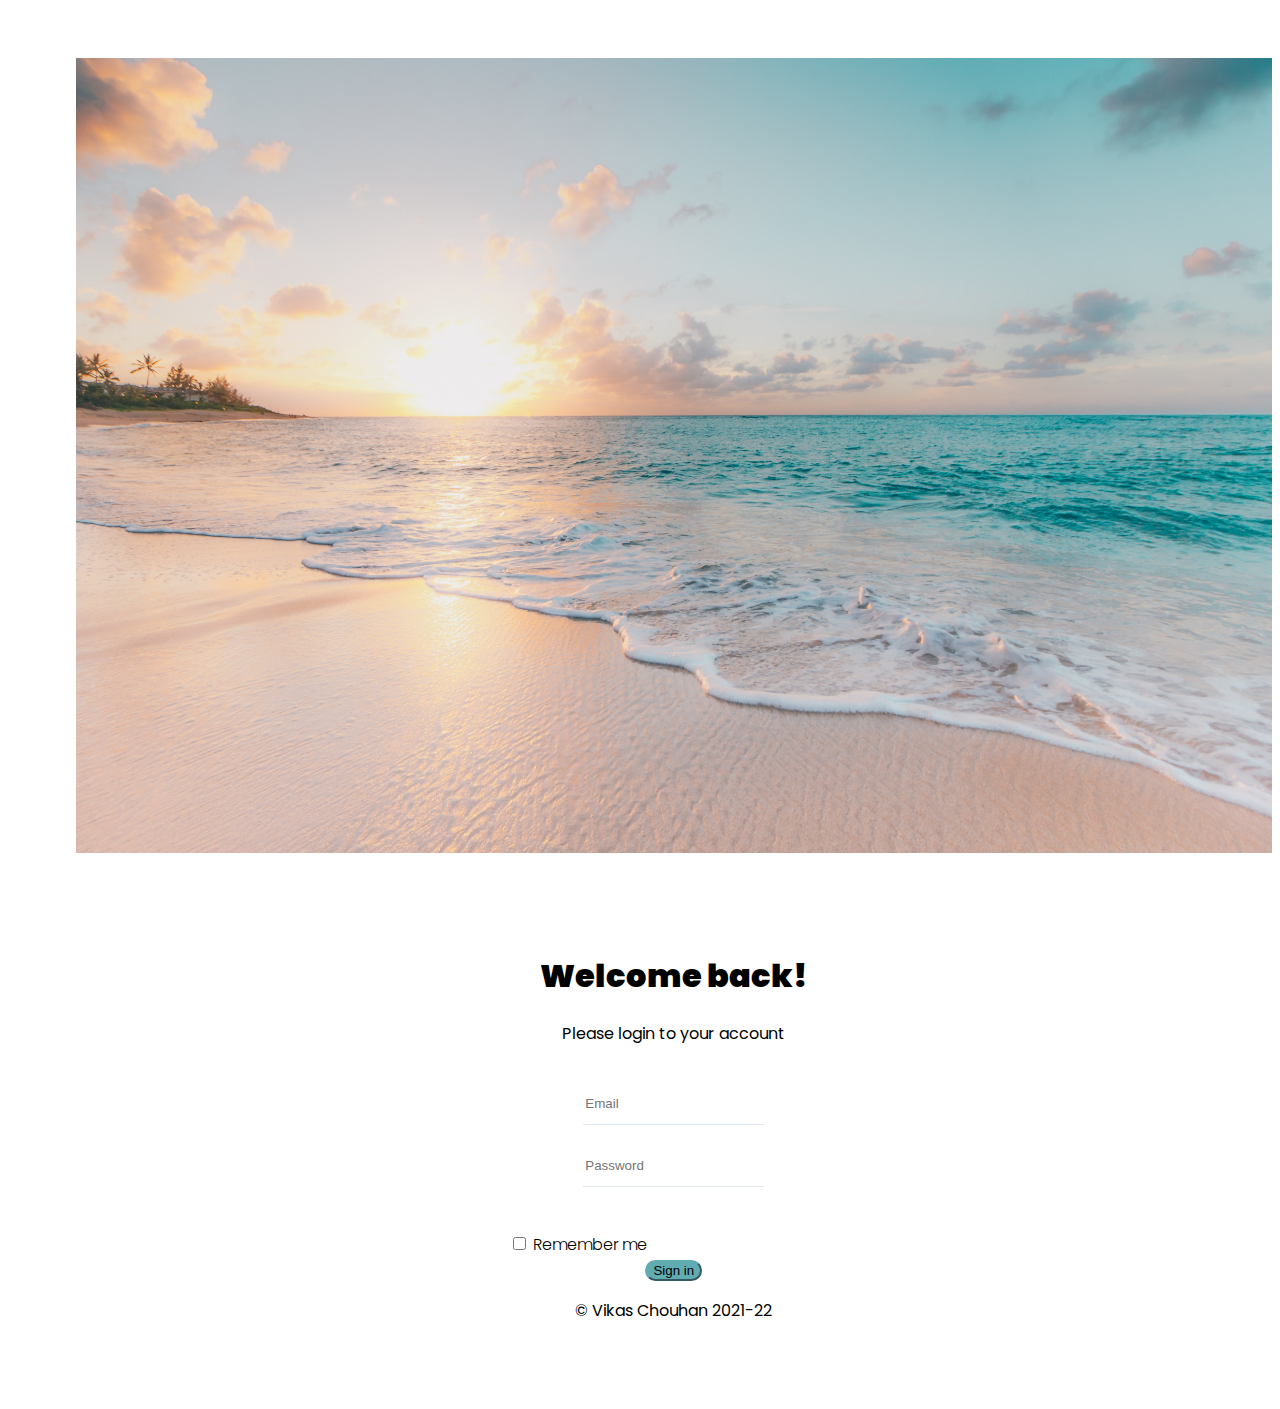
==== index.html @ baac0571 "Add files via upload" ====
<!doctype html>
<html>
  <head>
    <title>Log-In Form</title>

<link href="https://cdn.jsdelivr.net/npm/bootstrap@5.0.2/dist/css/bootstrap.min.css" rel="stylesheet" integrity="sha384-EVSTQN3/azprG1Anm3QDgpJLIm9Nao0Yz1ztcQTwFspd3yD65VohhpuuCOmLASjC" crossorigin="anonymous">
<link href="https://fonts.googleapis.com/css2?family=Poppins:wght@200&display=swap" rel="stylesheet">

    <style>
      .bd-placeholder-img {
        font-size: 1.125rem;
        text-anchor: middle;
        -webkit-user-select: none;
        -moz-user-select: none;
        user-select: none;
      }

      @media (min-width: 768px) {
        .bd-placeholder-img-lg {
          font-size: 3.5rem;
        }
      }
    </style>

    <link href="css/styles.css" rel="stylesheet">
  </head>


  <body>
<section id="homepage" class="alignCenter">
    <div class="row">

    <!-- image -->
      <div class="col-lg-7">
        <img src="images/image.jpg" alt="image" style="width: 100%"></img>
      </div>

      <!-- Login Form -->
      <div class="col-lg-5">
        <main class="form-signin">
          <form>
            <h1 class="h3 mb-3 fw-normal alignCenter"><strong>Welcome back!</strong></h1>
            <p>Please login to your account</p>

            <div class="form-group"><input class="form-control" type="email" name="email" placeholder="Email"></div>
             <div class="form-group"><input class="form-control" type="password" name="password" placeholder="Password"></div>

            <div class="checkbox mb-3" style="width: 100%">
              <label>
                <input type="checkbox" value="remember-me"> Remember me
              </label>
            </div>
            <a href="employees.html"><button class="w-100 btn btn-lg btn-primary rounded" type="button">Sign in</button></a>
            <p class="mt-5 mb-3 text-muted" class="alignCenter">&copy; Vikas Chouhan 2021-22</p>
          </form>
        </main>
      </div>
    </div>

  </section>
  </div>



  </body>
</html>
---- css/styles.css ----
html,
body {
  height: 100%;
  margin-left: 3%;
  font-family: Poppins;
}

body {
  align-items: center;
  padding-top: 50px;
  padding-bottom: 40px;
}

.form-signin {
  width: 100%;
  max-width: 330px;
  padding: 70px 0;
  margin: auto;
}

.form-signin .checkbox {
  font-weight: 300;
  display: inline-block;
}

.form-signin .form-floating:focus-within {
  z-index: 2;
}

.form-signin input[type="email"] {
  margin-bottom: -1px;
  border-bottom-right-radius: 0;
  border-bottom-left-radius: 0;
}

.form-signin input[type="password"] {
  margin-bottom: 10px;
  border-top-left-radius: 0;
  border-top-right-radius: 0;
}

.form-control {
    background: transparent;
    border: none;
    border-bottom: 1px solid #dfe7f1;
    border-radius: 0;
    box-shadow: none;
    outline: none;
    color: inherit;
    text-indent: 0px;
    height: 40px;
    margin: 20px 20px;
}

.btn {
  background-color: #61acb3;
  border-radius: 30px !important;
  border-color: #61acb3;
}

.checkbox {
  margin-top: 35px;
  text-align: left;
}
.alignCenter {
  text-align: center;
}
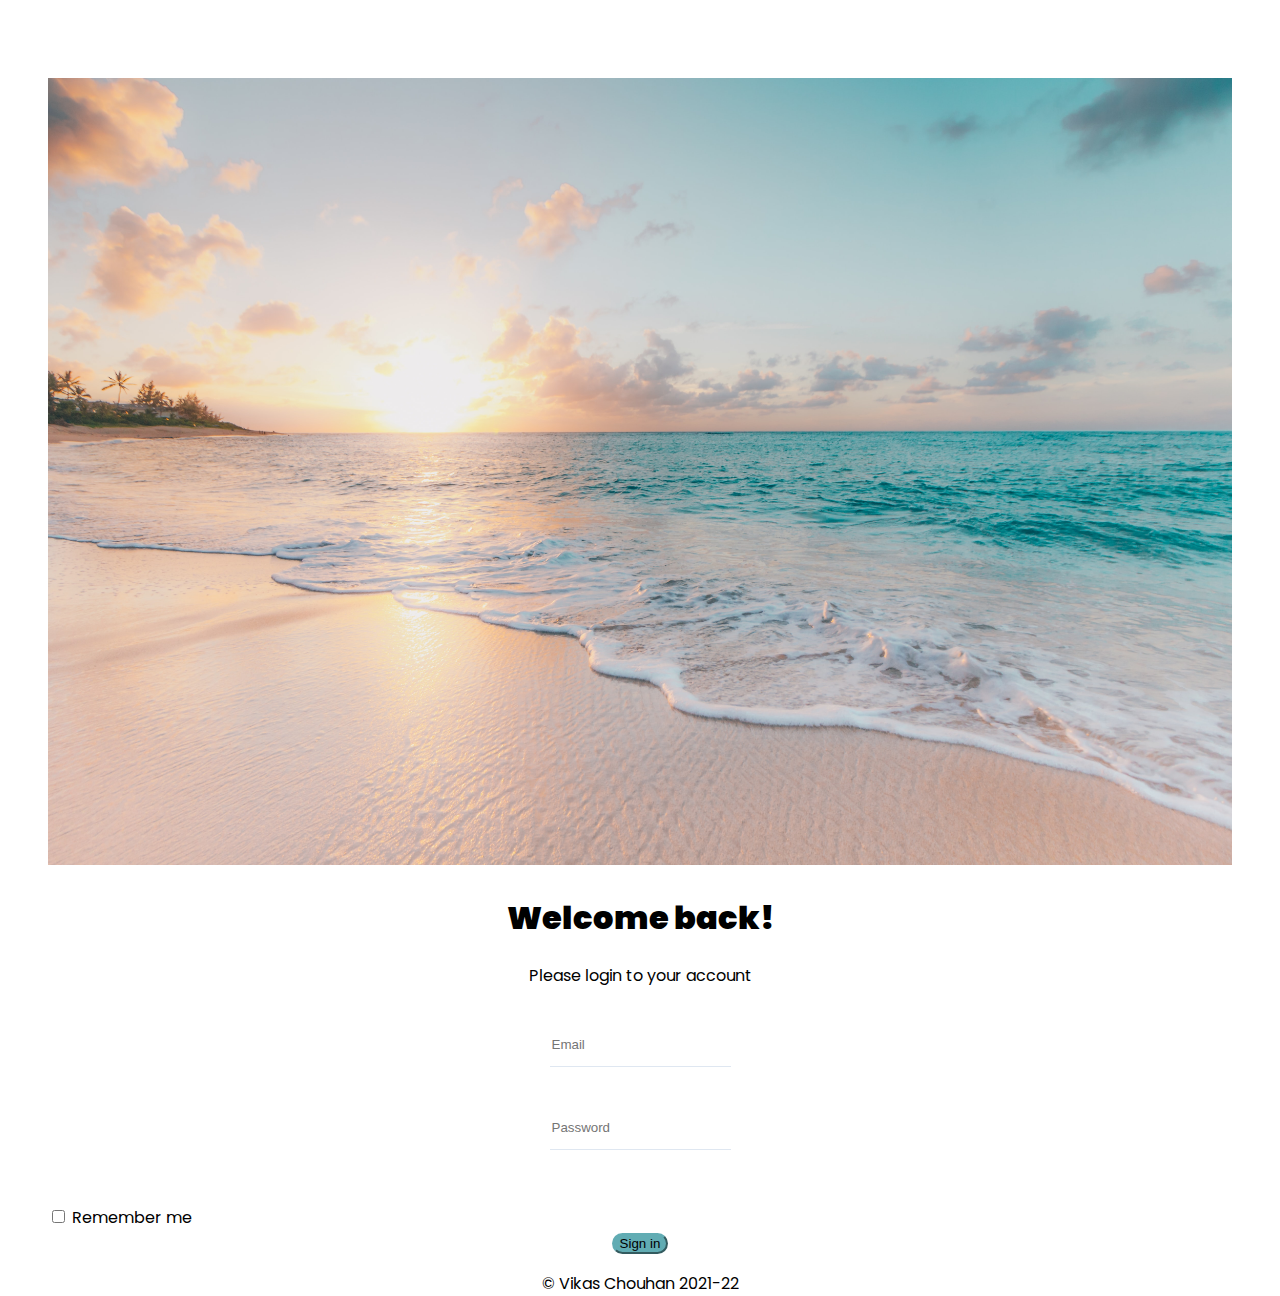
==== commit c03759f4: "Update index.html" ====
--- a/index.html
+++ b/index.html
@@ -32,12 +32,12 @@
     <div class="row">
 
     <!-- image -->
-      <div class="col-lg-7">
+      <div class="col-md">
         <img src="images/image.jpg" alt="image" style="width: 100%"></img>
       </div>
 
       <!-- Login Form -->
-      <div class="col-lg-5">
+      <div class="col-md
         <main class="form-signin">
           <form>
             <h1 class="h3 mb-3 fw-normal alignCenter"><strong>Welcome back!</strong></h1>
--- a/css/styles.css
+++ b/css/styles.css
@@ -1,7 +1,7 @@
 html,
 body {
   height: 100%;
-  margin-left: 3%;
+  padding: 20px 20px;
   font-family: Poppins;
 }
 
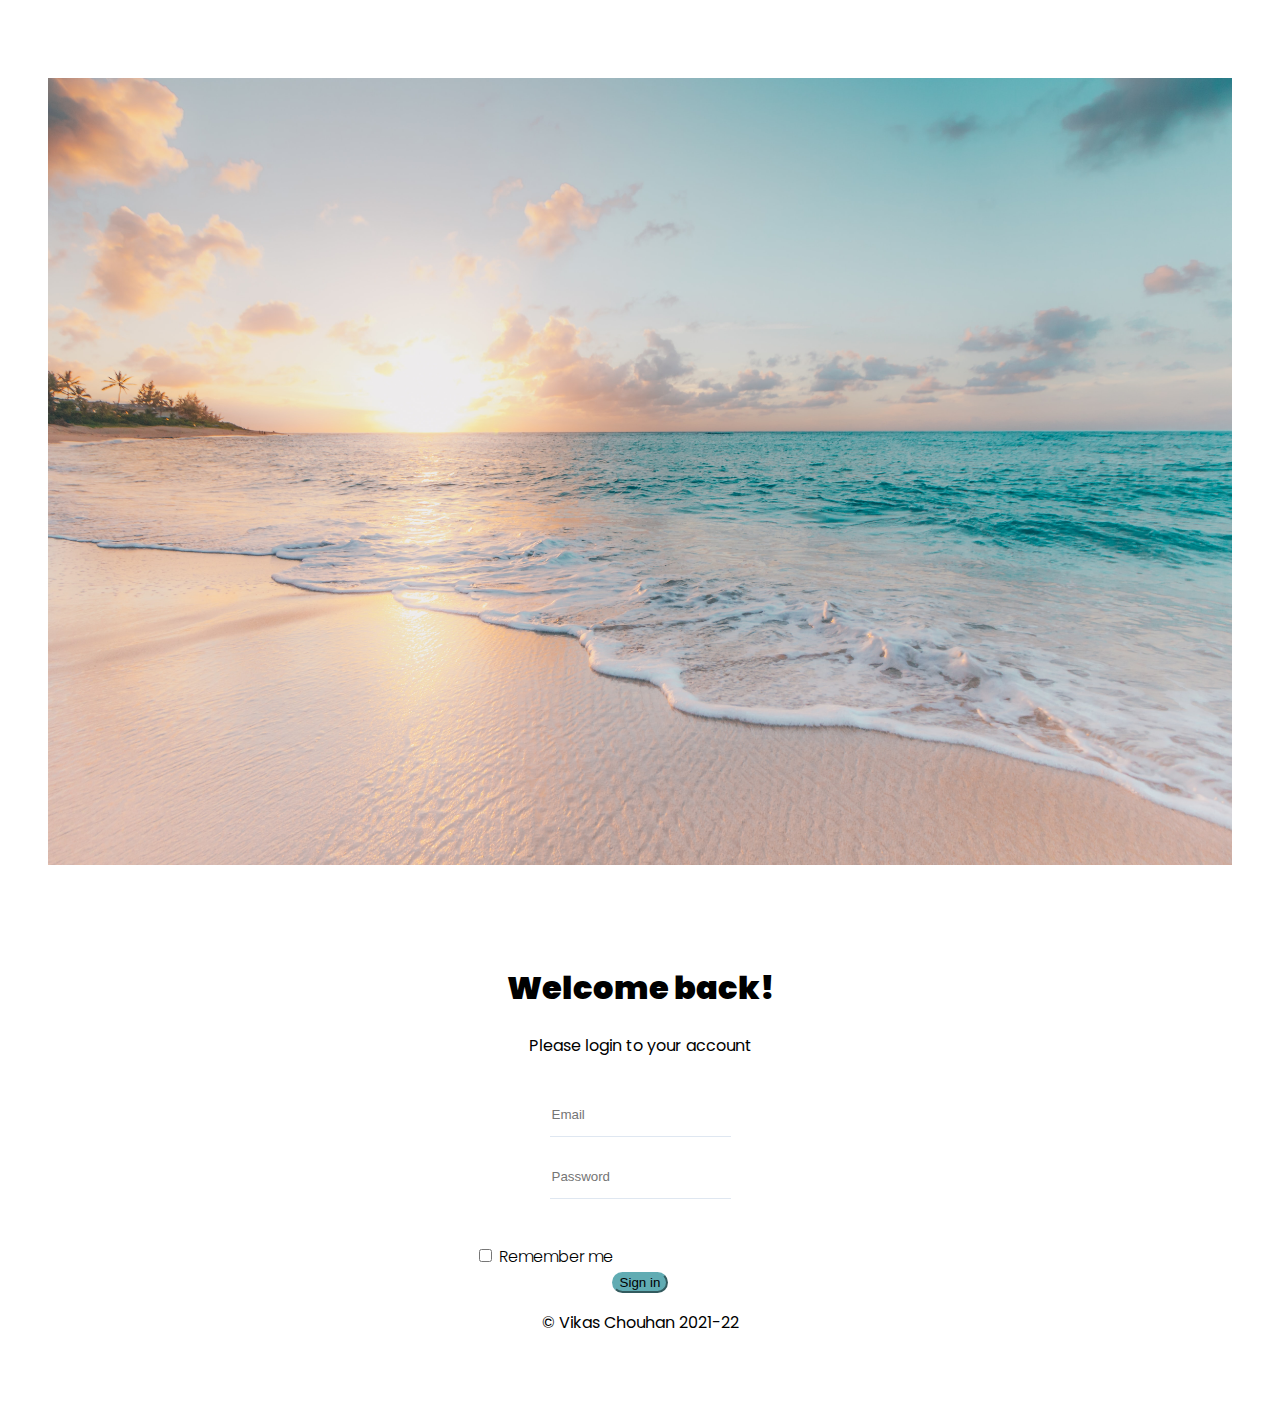
==== commit 7b741a75: "Update index.html" ====
--- a/index.html
+++ b/index.html
@@ -37,7 +37,7 @@
       </div>
 
       <!-- Login Form -->
-      <div class="col-md
+      <div class="col-md">
         <main class="form-signin">
           <form>
             <h1 class="h3 mb-3 fw-normal alignCenter"><strong>Welcome back!</strong></h1>
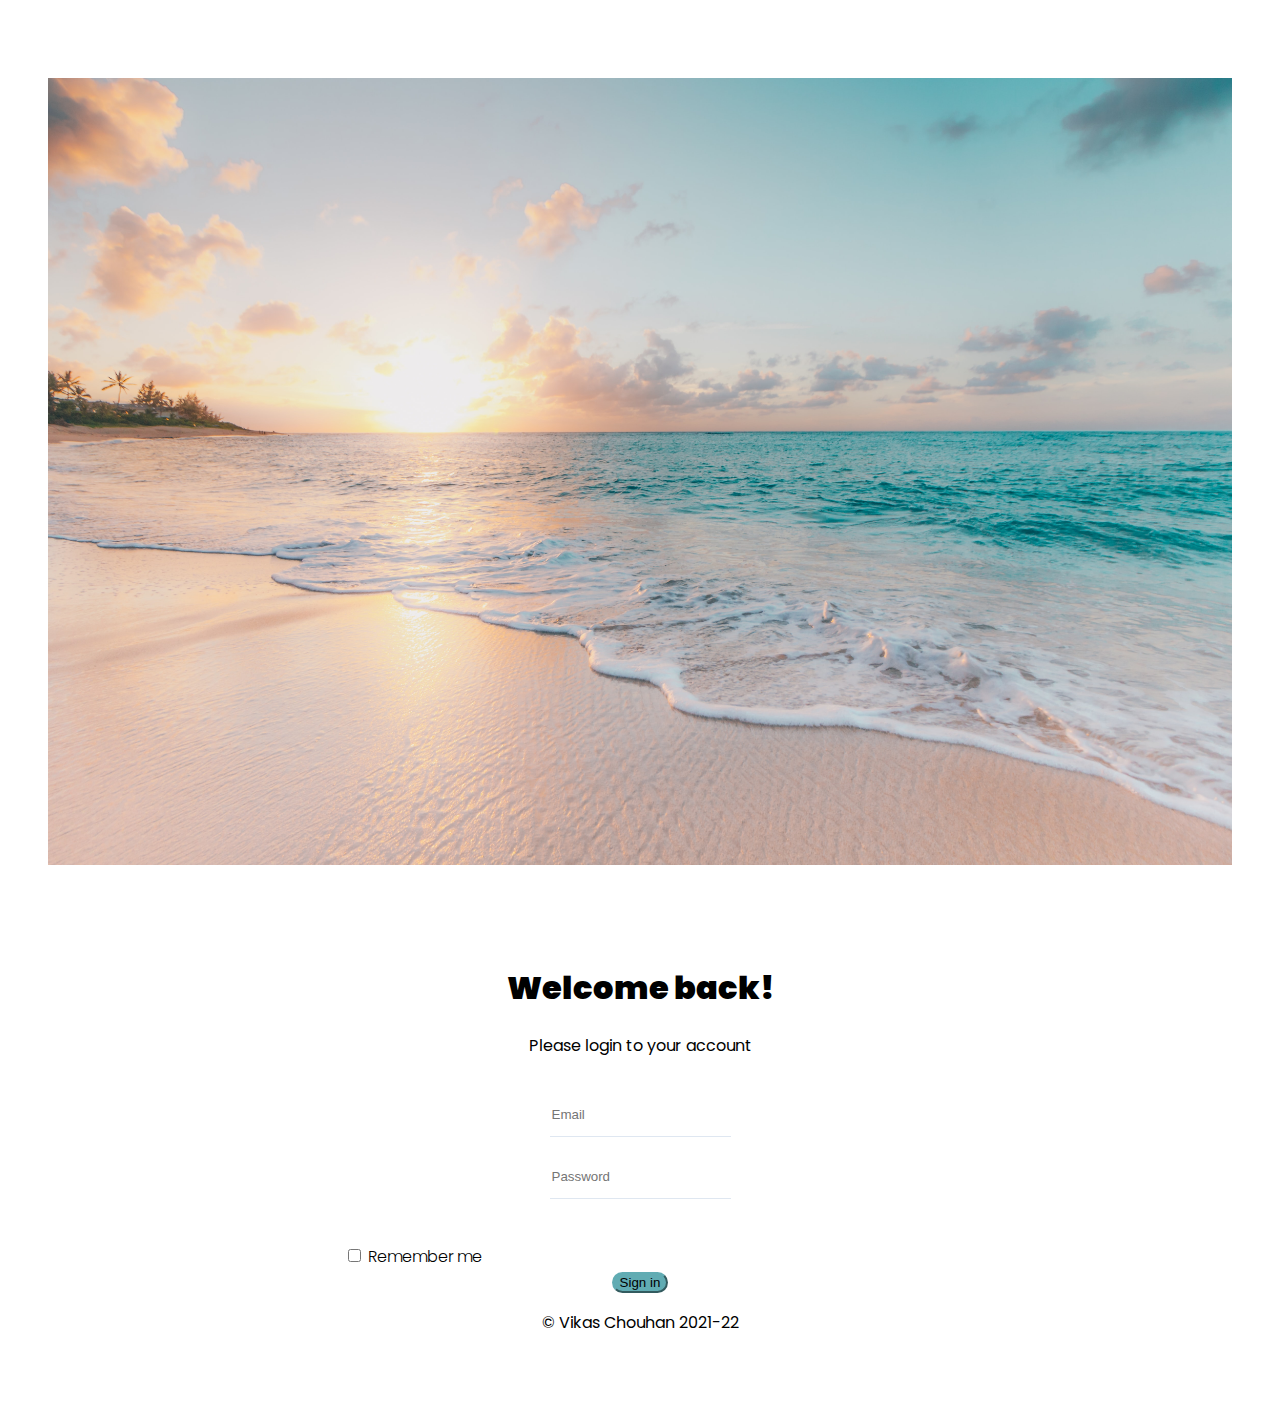
==== commit 8d99ac6e: "Add files via upload" ====
--- a/index.html
+++ b/index.html
@@ -3,9 +3,10 @@
 <html>
   <head>
     <title>Log-In Form</title>
-
+<meta charset="utf-8">
 <link href="https://cdn.jsdelivr.net/npm/bootstrap@5.0.2/dist/css/bootstrap.min.css" rel="stylesheet" integrity="sha384-EVSTQN3/azprG1Anm3QDgpJLIm9Nao0Yz1ztcQTwFspd3yD65VohhpuuCOmLASjC" crossorigin="anonymous">
 <link href="https://fonts.googleapis.com/css2?family=Poppins:wght@200&display=swap" rel="stylesheet">
+<script src="https://cdn.jsdelivr.net/npm/bootstrap@5.0.2/dist/js/bootstrap.bundle.min.js" integrity="sha384-MrcW6ZMFYlzcLA8Nl+NtUVF0sA7MsXsP1UyJoMp4YLEuNSfAP+JcXn/tWtIaxVXM" crossorigin="anonymous"></script>
 
     <style>
       .bd-placeholder-img {
@@ -32,12 +33,12 @@
     <div class="row">
 
     <!-- image -->
-      <div class="col-md">
-        <img src="images/image.jpg" alt="image" style="width: 100%"></img>
+      <div class="col-md-6 col-lg-6">
+        <img src="images/image.jpg" alt="image" id="main-image" style="width: 100%"></img>
       </div>
 
       <!-- Login Form -->
-      <div class="col-md">
+      <div class="col-md-6 col-lg-6">
         <main class="form-signin">
           <form>
             <h1 class="h3 mb-3 fw-normal alignCenter"><strong>Welcome back!</strong></h1>
--- a/css/styles.css
+++ b/css/styles.css
@@ -3,6 +3,15 @@
   height: 100%;
   padding: 20px 20px;
   font-family: Poppins;
+}
+
+@media screen and (max-width: 767px){
+    #main-img{
+        height: 50%;
+    }
+    .form-signin{
+      width: 100%;
+    }
 }
 
 body {
@@ -13,7 +22,7 @@
 
 .form-signin {
   width: 100%;
-  max-width: 330px;
+  max-width: 50%;
   padding: 70px 0;
   margin: auto;
 }
